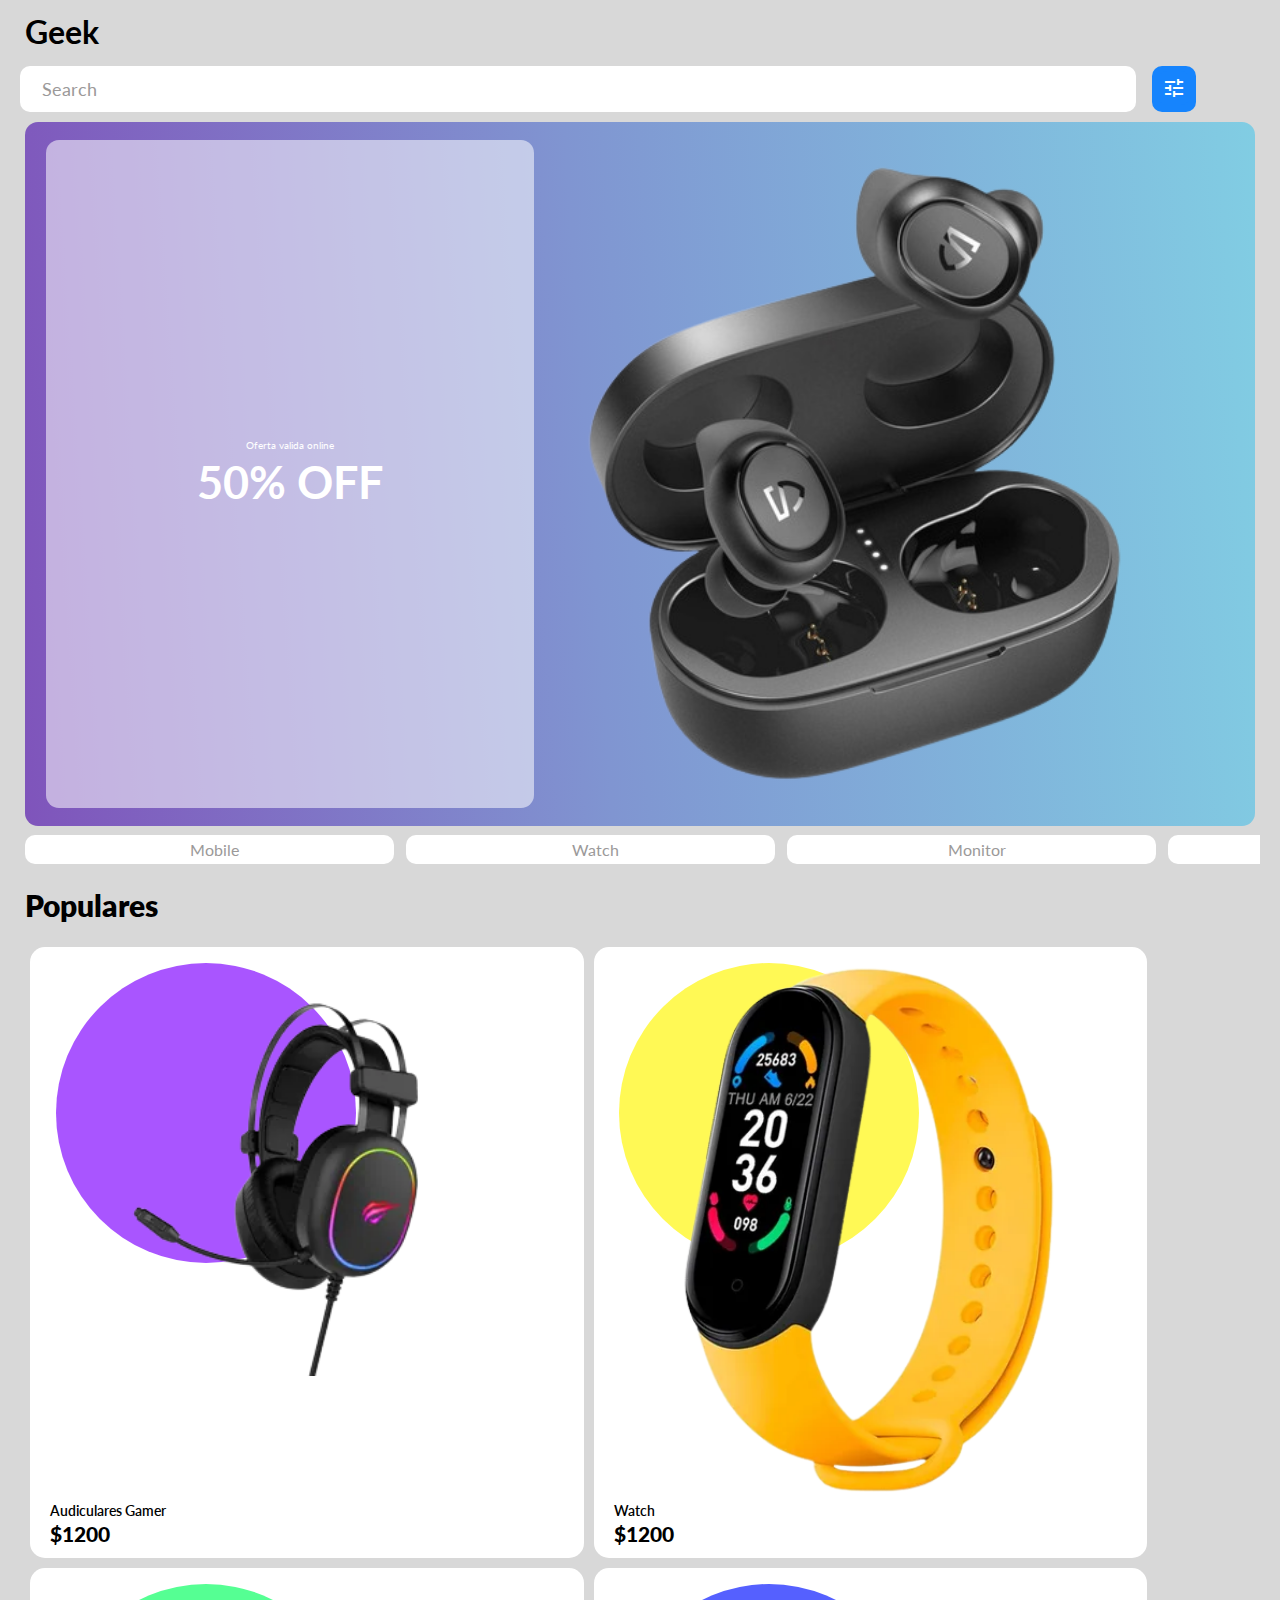
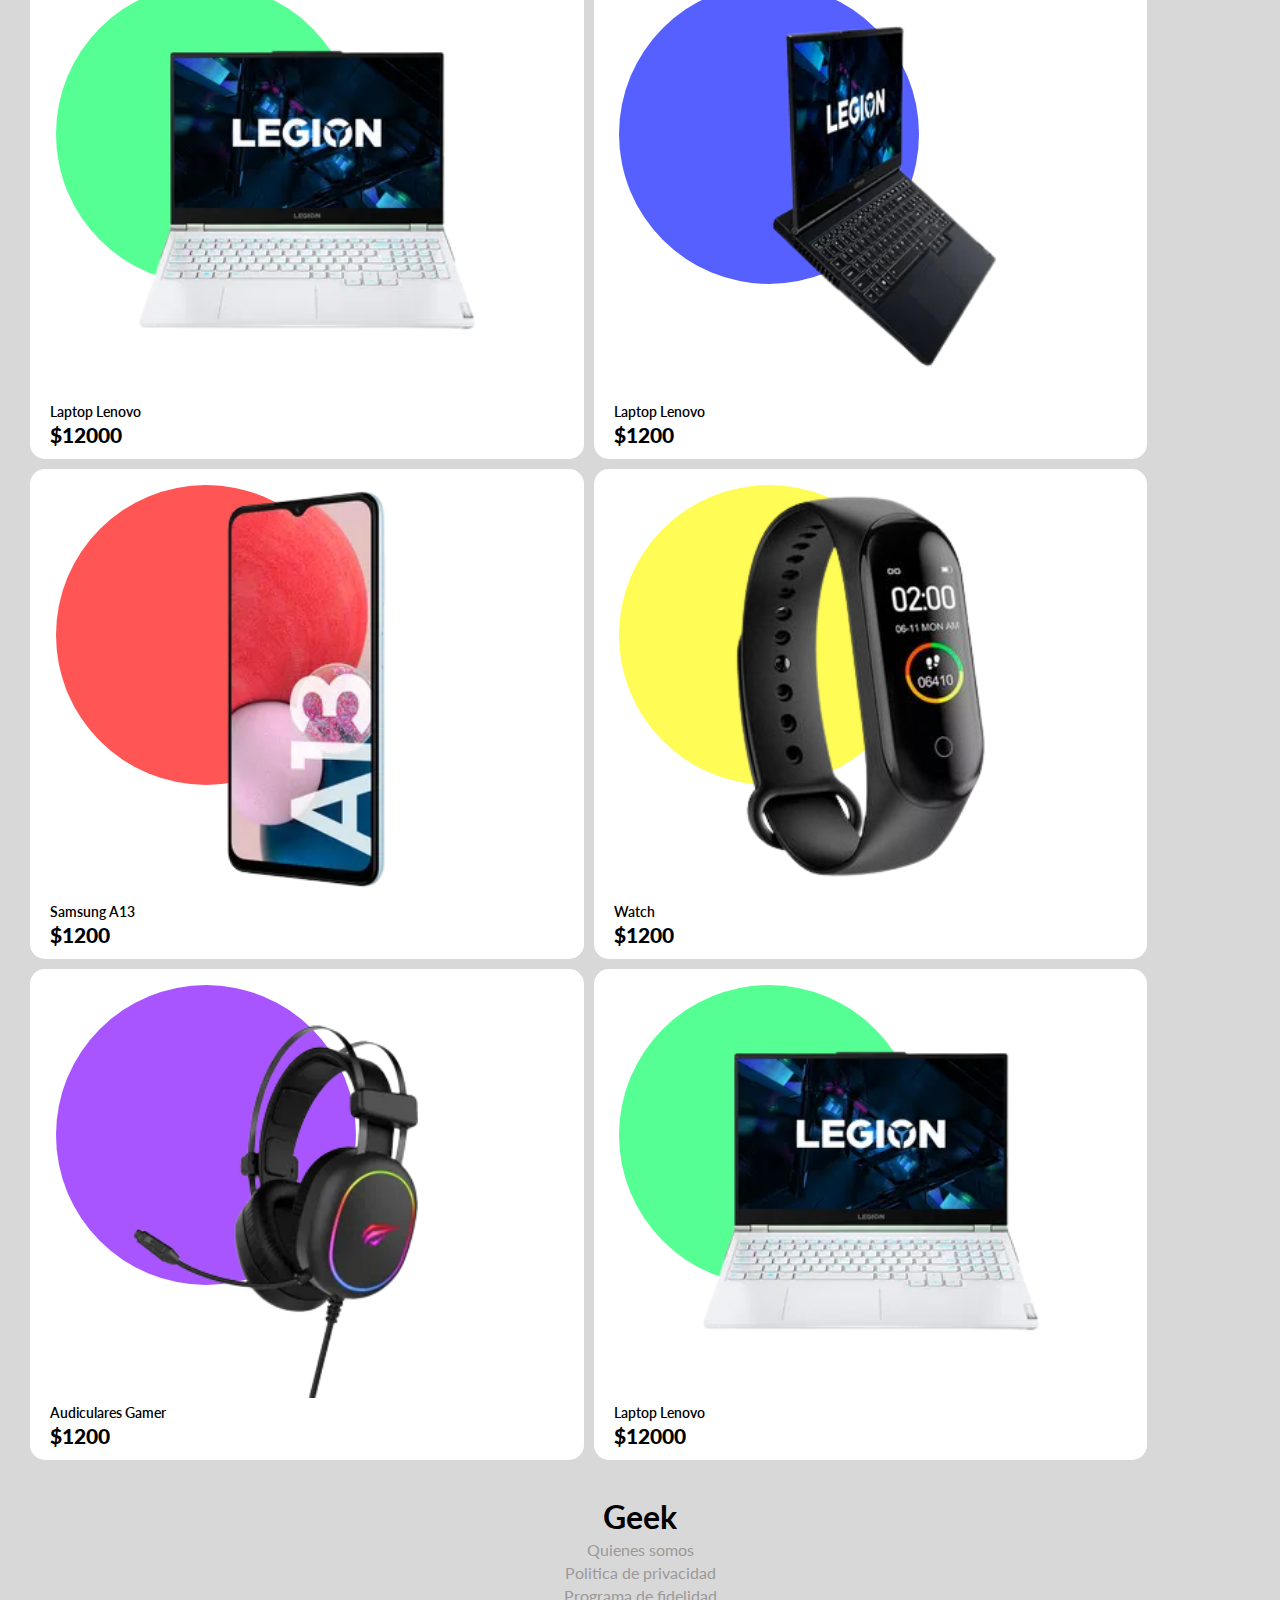
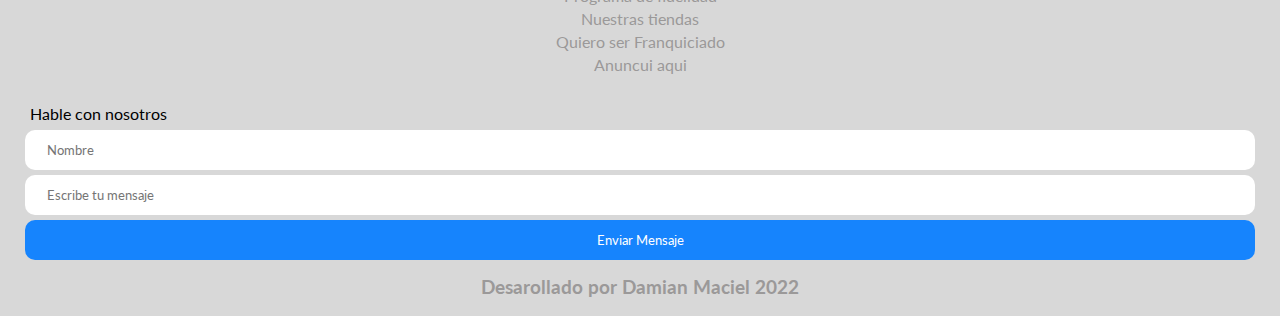
==== index.html @ 51ad26a7 "mobile" ====
<!DOCTYPE html>
<html lang="en">
<head>
    <meta charset="UTF-8">
    <meta http-equiv="X-UA-Compatible" content="IE=edge">
    <meta name="viewport" content="width=device-width, initial-scale=1.0">
    <link href="https://fonts.googleapis.com/css2?family=Lato:wght@100;300;400;700;900&family=Montserrat:wght@200;300;400;500;600;700&display=swap" rel="stylesheet">
    <link rel="stylesheet" href="https://fonts.googleapis.com/css2?family=Material+Symbols+Outlined:opsz,wght,FILL,GRAD@48,400,0,0" />
    <link rel="stylesheet" href="https://unicons.iconscout.com/release/v4.0.0/css/line.css">
    <!-- <link rel="stylesheet" href="./reset.css"> -->
    <link rel="stylesheet" href="./bases.css">
    <link rel="stylesheet" href="./header.css">
   <link rel="stylesheet" href="./ofertas.css">
   <link rel="stylesheet" href="./categorias.css">
   <link rel="stylesheet" href="populares.css">
   <link rel="stylesheet" href="footer.css">
    <title>Ecommerce</title>
</head>
<body>
    <header>

        <div class="nav">
            <h1 class="logo">Geek</h1>
            <a href="#" class="nav__login"><i class="uil uil-user-circle"></i></a>
        </div>

        <div class="buscador">
            <input type="text" name="search" class="buscador__input" placeholder="Search">
            <a class="buscador__filtro" href="#" ><span class="material-symbols-outlined  buscador__filtro">tune</span></a>
        </div>

    </header>

    <main>
        <section>
            <article  class="ofertas__scrollHorizontal">
                <div class="ofertas audiculares " >
                   <div class="ofertas__texto">
                       <p>Oferta valida online</p>
                       <h2>50% OFF</h2>
                   </div>
                       <img src="./assets/auciculares.png" alt="">
                </div>

                <div class="ofertas mobil" >
                    <div class="ofertas__texto">
                        <p>Oferta valida online</p>
                        <h2>15% OFF</h2>
                    </div>
                        <img src="./assets/A13.png" alt="">
                 </div>

                 <div class="ofertas reloj" >
                    <div class="ofertas__texto">
                        <p>Oferta valida online </p>
                        <h2>SALE 2x1</h2>
                    </div>
                        <img src="./assets/reloj.png" alt="">
                 </div>
            </article>

            <article class="categorias__scrollHorizontal">
                
                    <a href="#" class="categoria__cont">
                        <i class="uil uil-mobile-android"></i>
                        <p>Mobile</p>
                    </a>

                    <a href="#" class="categoria__cont">
                        <i class="uil uil-watch"></i>
                        <p>Watch</p>
                    </a>

                    <a href="#" class="categoria__cont">
                        <i class="uil uil-monitor"></i>
                        <p>Monitor</p>
                    </a>

                    <a href="#" class="categoria__cont">
                        <i class="uil uil-headphones"></i>
                        <p>Audifonos</p>
                    </a>

            </article>
        </section>
        <section>
            <h3 class="populares__titulo">Populares</h3>
            <article class="populares">
                

                <div class="populares__cart" style="--Cart:#a955ff;">
                    <div class="populares__cart__fondo"></div>
                    <img src="./assets/6ceb46f95a9d62654e45433e0a08-removebg-preview.png" alt="">
                    <div class="popular__cart__info">
                    <p>Audiculares Gamer</p>
                    <a class="resaltar">$1200</a>
                    </div>
                </div>

                <div class="populares__cart" style="--Cart:#fff955;">
                    <div class="populares__cart__fondo"></div>
                    <img src="./assets/D_NQ_NP_794513-MLA51737488382_092022-O-removebg-preview.png" alt="">
                    <div class="popular__cart__info">
                    <p>Watch</p>
                    <a class="resaltar">$1200</a>
                    </div>
                </div>

                <div class="populares__cart" style="--Cart:#55ff93;">
                    <div class="populares__cart__fondo"></div>
                    <img src="./assets/54346d49a80cd44cce82e1306ea6-removebg-preview.png" alt="">
                    <div class="popular__cart__info">
                    <p>Laptop Lenovo</p>
                    <a class="resaltar">$12000</a>
                    </div>
                </div>

                <div class="populares__cart" style="--Cart:#5560ff;">
                    <div class="populares__cart__fondo"></div>
                    <img src="./assets/87c538952ec5631878d6251c646c-removebg-preview.png" alt="">
                    <div class="popular__cart__info">
                    <p>Laptop Lenovo</p>
                    <a class="resaltar">$1200</a>
                    </div>
                </div>

                <div class="populares__cart" style="--Cart:#ff5555;">
                    <div class="populares__cart__fondo"></div>
                    <img src="./assets/A13.png" alt="">
                    <div class="popular__cart__info">
                    <p>Samsung A13</p>
                    <a class="resaltar">$1200</a>
                    </div>
                </div>
                
                <div class="populares__cart" style="--Cart:#fffc55;">
                    <div class="populares__cart__fondo"></div>
                    <img src="./assets/reloj.png" alt="">
                    <div class="popular__cart__info">
                    <p>Watch</p>
                    <a class="resaltar">$1200</a>
                    </div>
                </div>

                <div class="populares__cart" style="--Cart:#a955ff;">
                    <div class="populares__cart__fondo"></div>
                    <img src="./assets/6ceb46f95a9d62654e45433e0a08-removebg-preview.png" alt="">
                    <div class="popular__cart__info">
                    <p>Audiculares Gamer</p>
                    <a class="resaltar">$1200</a>
                    </div>
                </div>

                <div class="populares__cart" style="--Cart:#55ff93;">
                    <div class="populares__cart__fondo"></div>
                    <img src="./assets/54346d49a80cd44cce82e1306ea6-removebg-preview.png" alt="">
                    <div class="popular__cart__info">
                    <p>Laptop Lenovo</p>
                    <a class="resaltar">$12000</a>
                    </div>
                </div>
            </article>
        </section>
    </main>
    <footer>
        <div class="menuGeneral">
            <h1 class="logo">Geek</h1>
            <a href="#">Quienes somos</a>
            <a href="#">Politica de privacidad</a>
            <a href="#">Programa de fidelidad</a>
            <a href="#">Nuestras tiendas</a>
            <a href="#">Quiero ser Franquiciado</a>
            <a href="#">Anuncui aqui</a>
        </div>
        <div class="Contacto">
            <form action="#">
                    <legend>Hable con nosotros</legend>
                    <input type="text" placeholder="Nombre">
                    <input type="textarea"  placeholder="Escribe tu mensaje">
                    <input class="btn" type="button" value="Enviar Mensaje">
            </form>
        </div>
        <div class="desarollador">
            <h3>Desarollado por Damian Maciel 2022</h3>
        </div>
    </footer>

</body>
</html>
---- bases.css ----
:root{
   
    --Lato: 'Lato', sans-serif;
    --Montserrat: 'Montserrat', sans-serif;

    --grisDeFondo: rgb(216, 216, 216) ;
    /* --grisDeFondo: rgb(248, 248, 248) ; */

    --Rojo:rgb(244, 44, 55);
    --RojoClaro:rgb(254, 123, 125);
    --Azul:rgb(22, 132, 253);
    --Verde:rgb(44, 208, 111);
    --Amarillo:rgb(253, 198, 46);
    --Gris:rgb(155, 153, 153);

    --GA1:rgb(127, 84, 187);
    --GA2:rgb(128, 149, 209);
    --GA3:rgb(129, 205, 227);

    --BlancoTrasparente:rgba(255, 255, 255, 0.537);

    --TextoBlanco:rgb(255, 255, 255);
}

*{
    font-family: var(--Lato);
    margin: 0;
    padding: 2px 5px;
    box-sizing: border-box;
}
body{
    background-color: var(--grisDeFondo);
}
---- header.css ----
.nav{
    width: 100%;
    display: flex;
    justify-content: space-between;
    align-items: center;
}
.logo{

}
.nav__login{
    padding: 0;
    text-decoration: none;
    font-size: 2.4rem;
    font-weight: 600;
    color: var(--Azul);
    cursor: pointer;
}



.buscador{
    width: 100%;
    display: flex;
    padding-top: 10px;
}
.buscador__input{
    width: 90%;
    padding: 10px 20px ;
    border-radius: 10px;
    background-color: white;
    border-color: transparent;
    font-family: var(--Lato);
    font-size: 18px;
    color: var(--Gris);
    margin-right: 1rem;
}
.buscador__input::placeholder{
    font-family: var(--Lato);
    font-size: 18px;
    color: var(--Gris);
}
.buscador__filtro{
    background-color: var(--Azul);
    padding: 5px;
    border-radius: 10px;
    color: white;
}
---- ofertas.css ----
.ofertas__scrollHorizontal{
    display: flex;
    overflow-x: scroll;
    width:100%;
    scroll-snap-type: x mandatory;
    scroll-padding: 24px;
    gap: 12px;
}


.ofertas{
    flex: 0 0 100%;
    scroll-snap-align: start;
    display: flex;
    border-radius: 13px;
    background: linear-gradient(86deg, var(--GA1) 0%, var(--GA2) 46%, var(--GA3) 100%);
}
.ofertas img{
    width: 50%;
    padding: 10px;
}
.ofertas__texto{
    min-width: 40%;
    background-color: var(--BlancoTrasparente);
    margin: 1rem;
    border-radius: 13px;
    color: var(--TextoBlanco);
    display: flex;
    flex-direction: column;
    justify-content: center;
    align-items: center;

}
.ofertas__texto p{
    font-size: 10px;
    align-items: center;
}
.ofertas__texto h2{
    font-size: 45px;
    text-align: center;
}
---- categorias.css ----
.categorias__scrollHorizontal{
    display: flex;
    overflow-x: scroll;
    width:100%;
    scroll-snap-type: x mandatory;
    scroll-padding: 24px;
    gap: 12px;
}
.categoria__cont{

    flex: 0 0 30%;
    scroll-snap-align: start;
    display: flex;
    border-radius: 10px;

    background-color: white;
    margin-top: 5px;
    padding: 3px 0px;
    display: flex;
    align-items: center;
    justify-content: center;

    text-decoration: none;
    color: var(--Gris);
    
}
.categoria__cont i{
    font-size: 1.5rem;
}
---- populares.css ----
.populares__titulo{
    font-size: 30px;
    font-weight:800;
    margin: 15px 0px;
}
.populares{
    display: flex;
    flex-direction: row;
    flex-wrap: wrap;
}
.populares__cart{
    background-color: white;
    display: flex;
    flex-direction: column;
    justify-content: space-between;
    align-items: center;
    width: 45%;
    height: auto;
    padding: 10px;
    margin: 5px;
    border-radius: 15px;
    position: relative;
    overflow: hidden;
}
.populares__cart__fondo{
    position: absolute;
    left: 1.6rem;
    top: 1rem;
    width: 300px ;
    height: 300px ;
    background-color: var(--Cart);
    border-radius: 50%;

}
.populares__cart img{
    width: 80%; 
    z-index: 1;
}


.popular__cart__info{
    width: 100%;
    z-index: 1;
}
.populares__cart p{
    font-size: .9rem;
    font-weight: 600;
}
.resaltar{
    font-size: 1.3rem;
    font-weight: 900;
}
---- footer.css ----
.menuGeneral{
    display: flex;
    flex-direction: column;
    align-items: center;
    margin-top: 20px;
}
.menuGeneral a{
    text-decoration: none;
    color: var(--Gris);
}


.Contacto{
    display: flex;
    width: 100%;
    margin-top: 20px;

}
.Contacto form{
    display: flex;
    flex-direction: column;
    width: 100%;
    font-family: var(--Lato);
}
.Contacto input{
    margin-top: 5px;
    width: 100%;
    padding: 10px 20px ;
    border-radius: 10px;
    border-color: transparent;
}
.Contacto .btn{
    background-color: var(--Azul);
    color: var(--TextoBlanco);
    border-color: transparent;
}

.desarollador{
    padding: 10px;
    color: var(--Gris);
    text-align: center;
}
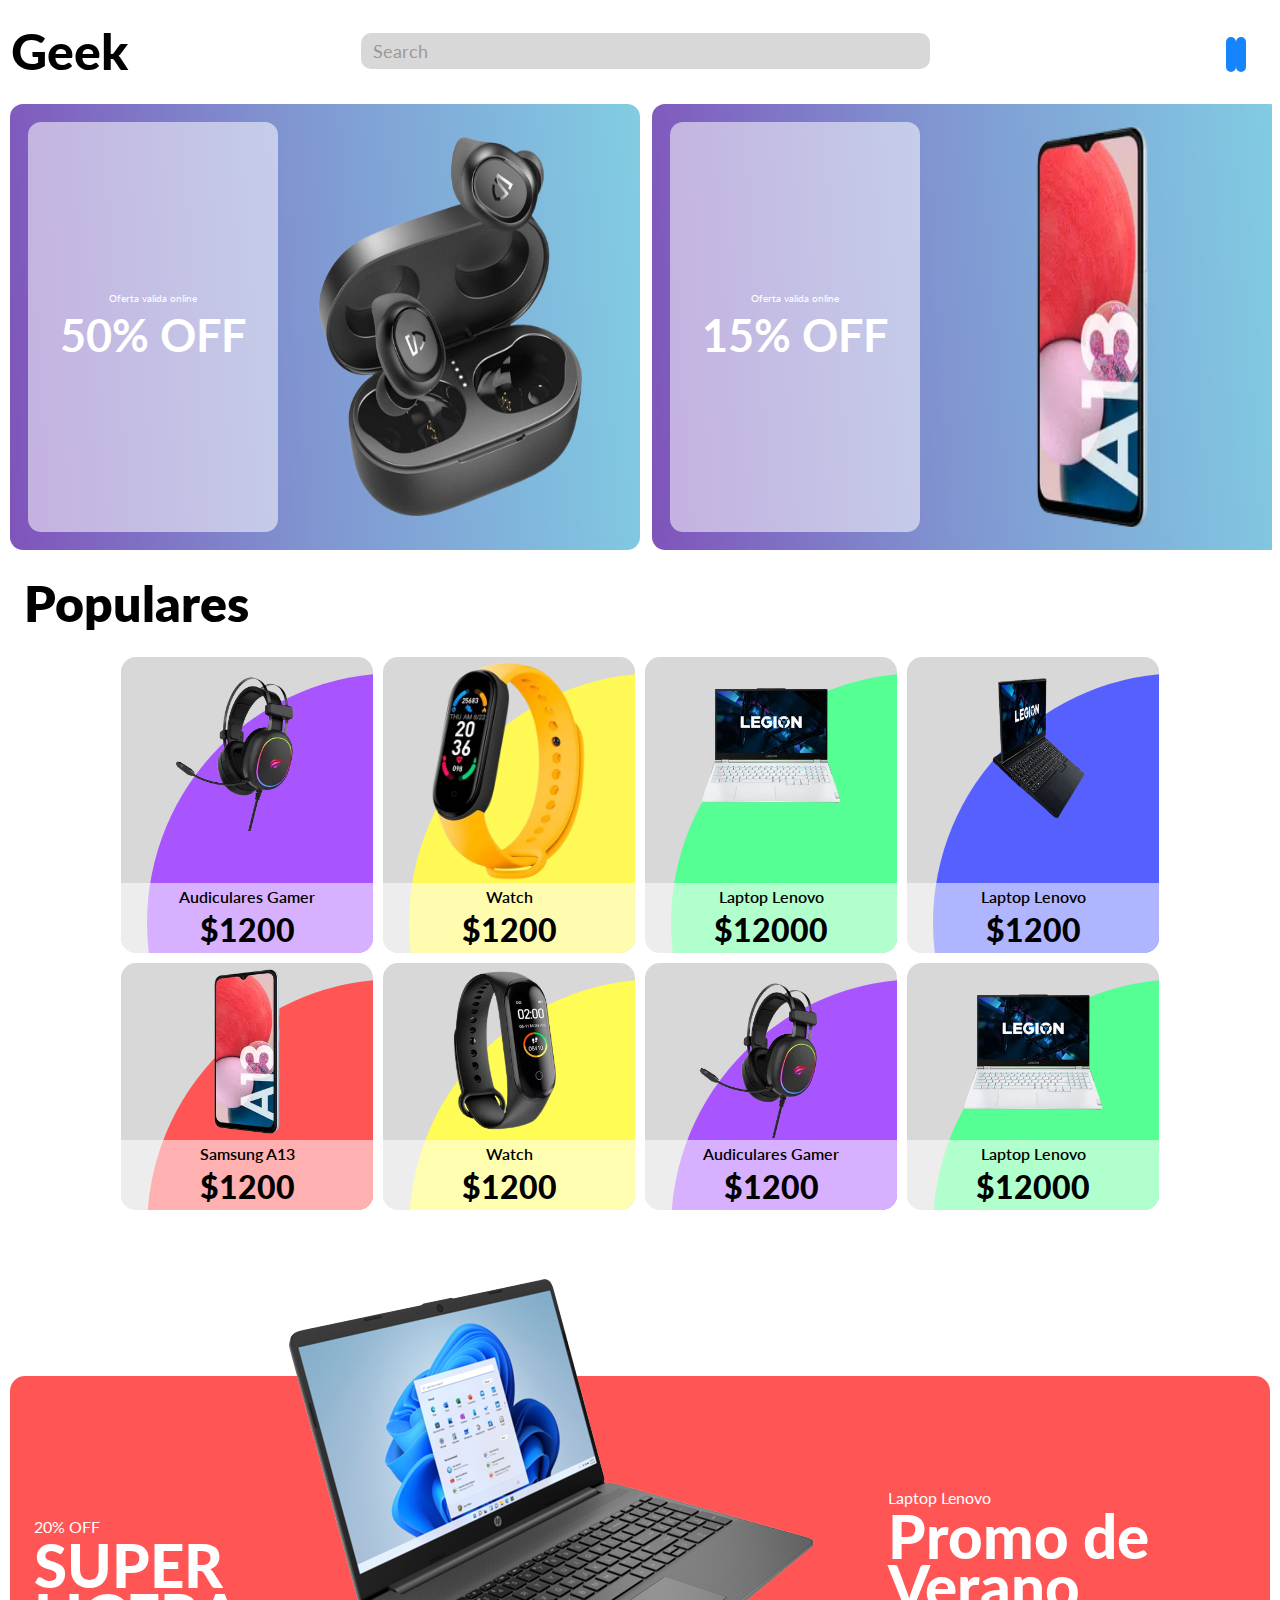
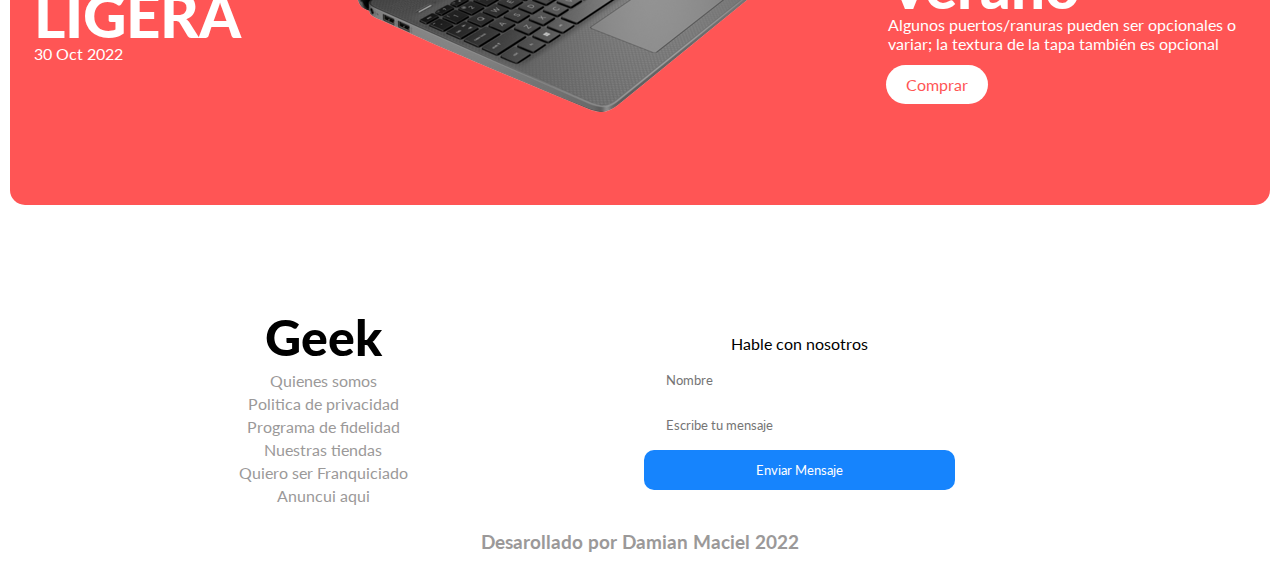
==== commit bc81ac2e: "Actualizacion del Proyecto" ====
--- a/index.html
+++ b/index.html
@@ -14,6 +14,7 @@
    <link rel="stylesheet" href="./categorias.css">
    <link rel="stylesheet" href="populares.css">
    <link rel="stylesheet" href="footer.css">
+   <link rel="stylesheet" href="./promoDesktop.css">
     <title>Ecommerce</title>
 </head>
 <body>
@@ -21,7 +22,17 @@
 
         <div class="nav">
             <h1 class="logo">Geek</h1>
-            <a href="#" class="nav__login"><i class="uil uil-user-circle"></i></a>
+
+            <div class="buscador2">
+                <input type="text" name="search" class="buscador__input" placeholder="Search">
+            </div>
+            
+            <div>            
+            <a href="#" class="nav__2"><i class="uil uil-search"></i></a>
+            <a href="#" class="nav__2"><i class="uil uil-shopping-bag"></i></a>
+            <a href="./login.html" class="nav__login"><i class="uil uil-user-circle"></i></a>
+
+            </div>
         </div>
 
         <div class="buscador">
@@ -62,7 +73,7 @@
             <article class="categorias__scrollHorizontal">
                 
                     <a href="#" class="categoria__cont">
-                        <i class="uil uil-mobile-android"></i>
+                        <i  class="uil uil-mobile-android movil"></i>
                         <p>Mobile</p>
                     </a>
 
@@ -82,7 +93,8 @@
                     </a>
 
             </article>
-        </section>
+        </section>     
+
         <section>
             <h3 class="populares__titulo">Populares</h3>
             <article class="populares">
@@ -157,6 +169,23 @@
                     <div class="popular__cart__info">
                     <p>Laptop Lenovo</p>
                     <a class="resaltar">$12000</a>
+                    </div>
+                </div>
+            </article>
+
+            <article class="promo2__desktop">
+                <img src="./assets/labtop.png" alt="">
+                <div class="promo2__cont">
+                    <div class="promo2__text1">
+                        <p>20% OFF</p>
+                        <h3>SUPER LIGERA</h3>
+                        <P>30 Oct 2022</P>
+                    </div>
+                    <div class="promo2__text2">
+                        <p>Laptop Lenovo</p>
+                        <h3>Promo de Verano</h3>
+                        <p class="text" >Algunos puertos/ranuras pueden ser opcionales o variar; la textura de la tapa también es opcional</p>
+                        <a class="btn" href="#">Comprar</a>
                     </div>
                 </div>
             </article>
--- a/bases.css
+++ b/bases.css
@@ -30,4 +30,14 @@
 }
 body{
     background-color: var(--grisDeFondo);
+}
+
+@media (min-width: 1024px){
+    *{
+        padding: 2px 2px;
+    }
+    body{
+        background-color: white;
+    }
+
 }--- a/header.css
+++ b/header.css
@@ -15,6 +15,10 @@
     color: var(--Azul);
     cursor: pointer;
 }
+.nav__2 {
+    color: transparent;
+}
+
 
 
 
@@ -22,6 +26,9 @@
     width: 100%;
     display: flex;
     padding-top: 10px;
+}
+.buscador2{
+    display: none;
 }
 .buscador__input{
     width: 90%;
@@ -44,4 +51,50 @@
     padding: 5px;
     border-radius: 10px;
     color: white;
-}+}
+
+@media (min-width: 1024px){
+    header{
+        display: flex;
+    }
+    .logo{
+        padding-left: 3px;
+        font-weight: 900;
+        font-size: 50px;
+    }
+   .nav{
+    width: 100%;
+    height: 10vh;
+    display: flex;
+    align-items: center;
+   } 
+   .buscador{
+    display: none;
+   }
+   .buscador2{
+    width: 50%;
+    display: flex;
+    padding: 0px;
+   }
+   .buscador__input{
+    padding: 5px 10px ;
+    margin-right: 1rem;
+    background-color: var(--grisDeFondo);
+}
+   .nav__login{
+    font-size: 2rem;
+    margin-left:20px ;
+   }
+   .nav__2{
+    padding:3px;
+    border-radius: 5px;
+    text-decoration: none;
+    font-size: 1.5rem;
+    font-weight: 600;
+    color: var(--Azul);
+    cursor: pointer;
+    background-color: var(--Azul);
+    color: var(--TextoBlanco);
+    text-align: center;
+   }
+} --- a/ofertas.css
+++ b/ofertas.css
@@ -38,4 +38,15 @@
 .ofertas__texto h2{
     font-size: 45px;
     text-align: center;
+}
+
+@media (min-width: 1024px){
+
+    .ofertas__scrollHorizontal{
+        width:100%;
+        height: 50vh;
+    }
+    .ofertas{
+        flex: 0 0 50%;
+    }
 }--- a/categorias.css
+++ b/categorias.css
@@ -26,4 +26,13 @@
 }
 .categoria__cont i{
     font-size: 1.5rem;
+}
+.c{
+    display: none;
+}
+@media (min-width: 1024px){
+    .categorias__scrollHorizontal{
+        display: none;
+    }   
+
 }--- a/populares.css
+++ b/populares.css
@@ -49,4 +49,59 @@
 .resaltar{
     font-size: 1.3rem;
     font-weight: 900;
+}
+
+@media (min-width: 1024px){
+    .populares__titulo{
+        font-size: 50px;
+        font-weight:800;
+        margin: 15px 14px;
+    }
+    .populares{
+
+        justify-content: center;
+    }
+    .populares__cart{
+        background-color: var(--grisDeFondo);
+        display: flex;
+        flex-direction: column;
+        justify-content: space-between;
+        align-items: center;
+        width: 20%;
+        height: auto;
+        padding: 0px;
+        margin-left: 5px;
+        border-radius: 15px;
+        position: relative;
+        overflow: hidden;
+    }
+
+    .populares__cart img{
+        width: 70%; 
+        z-index: 1;
+    }
+    .popular__cart__info{
+        width: 100%;
+        z-index: 1;
+        display: flex;
+        flex-direction: column;
+        align-items: center;
+        background-color: var(--BlancoTrasparente);
+    }
+    .populares__cart p{
+        font-size: 1rem;
+    }
+    .resaltar{
+        font-size: 2rem;
+    }
+    .populares__cart__fondo{
+        position: absolute;
+        left: 1.6rem;
+        top: 1rem;
+        width: 500px ;
+        height: 500px ;
+        background-color: var(--Cart);
+        border-radius: 50%;
+    }
+
 }--- a/footer.css
+++ b/footer.css
@@ -39,4 +39,27 @@
     padding: 10px;
     color: var(--Gris);
     text-align: center;
+}
+
+@media (min-width: 1024px){
+    footer{
+        display: flex;
+        flex-wrap: wrap;
+    }
+    .menuGeneral{
+        width: 50%;
+        margin-bottom: 10px;
+    }
+    .Contacto{
+        width: 50%;
+    }
+    .Contacto form{
+        width: 50%;
+        justify-content: center;
+        align-items: center;
+    }
+    .desarollador{
+        width: 100%;
+        text-align: center;
+    }
 }--- a/promoDesktop.css
+++ b/promoDesktop.css
@@ -0,0 +1,59 @@
+.promo2__desktop{
+    display: none;
+}
+
+@media (min-width: 1024px){
+    *{
+        padding: 2px 2px;
+    }
+    .promo2__desktop{
+        position: relative;
+        margin-top: 50px;
+        margin-bottom: 70px;
+        width: 100%;
+        height: 60vh;
+        display: flex;
+        align-items: flex-end;
+    }
+    .promo2__desktop img{
+        position: absolute;
+        top: 10px;
+        left: 20%;
+
+    }
+    .promo2__cont{
+        width: 100%;
+        height: 80%;
+        padding: 20px;
+        background-color: #ff5555;
+        border-radius: 15px;
+        color: var(--TextoBlanco);
+        display: flex;
+        justify-content: space-between;
+        align-items: center;
+        
+    }
+
+    .promo2__text1{
+        width: 20%;
+    }
+    .promo2__desktop h3{
+        font-size: 60px;
+        font-weight: 900;
+        line-height: 50px;
+    }
+    .promo2__desktop .text{
+        margin-bottom: 20px;
+    }
+    .promo2__text2{
+        width: 30%;
+    }    
+    .promo2__desktop a {
+        text-decoration: none;
+        color:#ff5555 ;
+        background-color: white;
+        padding: 10px 20px;
+        border-radius: 20px;
+    }
+
+}